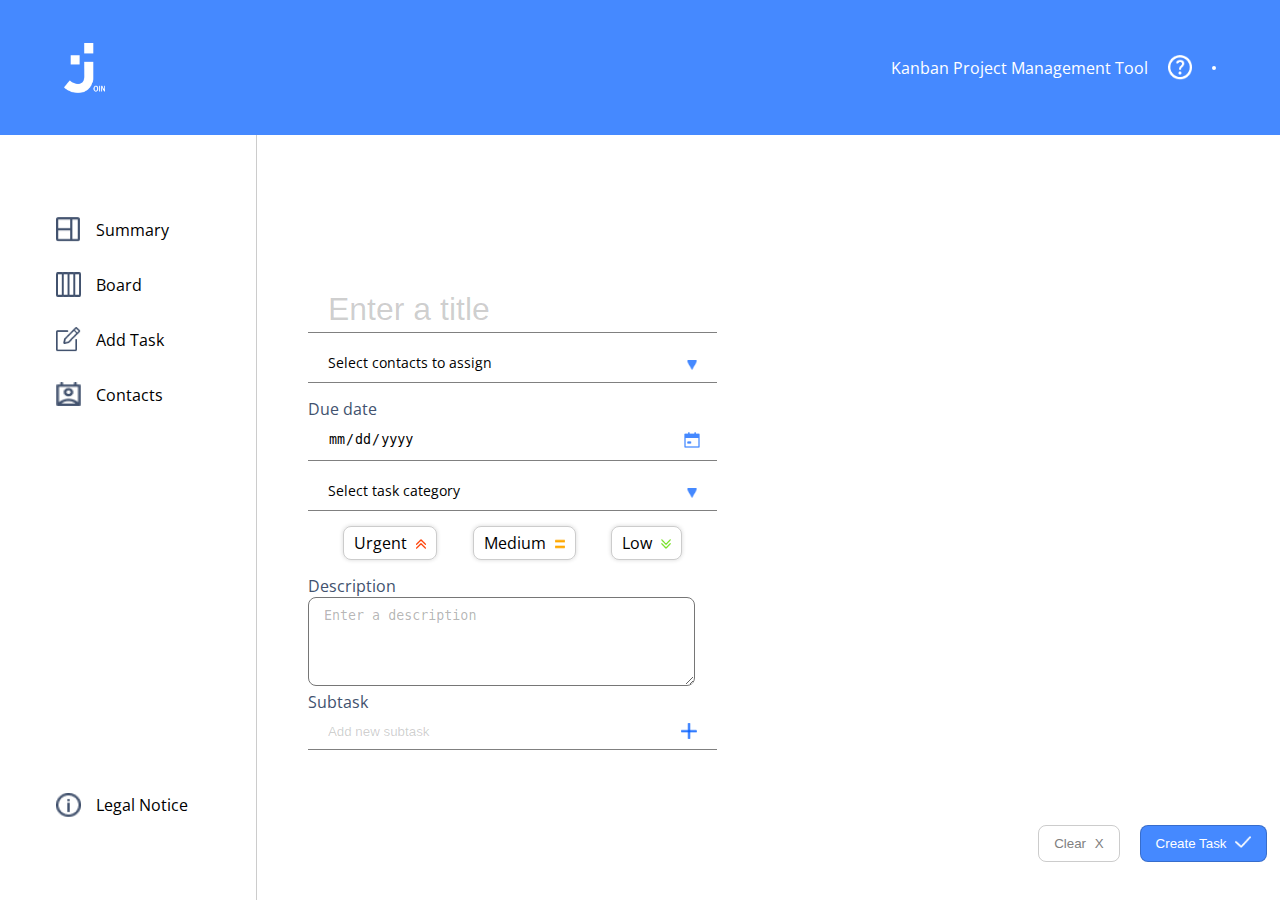
==== addTask.html @ c64ee76f "clean code css" ====
<!DOCTYPE html>
<html lang="en">

<head>
    <meta charset="UTF-8">
    <meta http-equiv="X-UA-Compatible" content="IE=edge">
    <meta name="viewport" content="width=device-width, initial-scale=1.0">
    <meta http-equiv="Cache-control" content="no-cache">
    <title>Add Task</title>

    <link rel="stylesheet" href="login_assets/login_css/fonts.css">
    <link rel="stylesheet" href="login_assets/login_css/login.css">

    <link rel="stylesheet" href="kanban_assets/kanban_css/generalKanban.css">
    <link rel="stylesheet" href="kanban_assets/kanban_css/index.css">
    <link rel="stylesheet" href="kanban_assets/kanban_css/task.css">
    <link rel="stylesheet" href="kanban_assets/kanban_css/edit_task.css">
    <link rel="stylesheet" href="kanban_assets/kanban_css/task-info.css">
    <link rel="stylesheet" href="kanban_assets/kanban_css/custom-select.css">

    <link rel="shortcut icon" href="kanban_img/login_icons/join_blue.png" type="image/x-icon">

    <style>
        @media (max-width: 874px) {
        .priority-btn-container a {
            padding: 5px 5px !important;
        }
    }

        @media (max-width: 684px) {
        .kanban-navbar {
            display: none !important;
          }
        .kanban-main {
            height: 75vh;
        }
        .priority-btn-container a {
            padding: 8px 10px;
        }
    }    
        
    

    </style>

    <script src="js/request.js" defer></script>
    <script src="js/template.js" defer></script>
    <script src="js/mini_backend.js"></script>
    <script src="js/load.js" defer></script>
    <script src="js/task.js" defer></script>
    <script src="js/custom-select.js" defer></script>
    <script src="js/logout.js" defer></script>


</head>


<body id="addTask-body" onload="init()">
    <nav class="kanban-navbar">
        <div class="inner-container">
            <img class="logo" src="kanban_img/login_icons/join_white.png">

            <div class="info">
                <p class="name">Kanban Project Management Tool</p>
                <a class="help-btn-container" href="kanban_assets/help.html"><img class="help" src="kanban_img/small_navbar_icons/help.png"></a>
                <div class="user-logout-icon-container">
                   
                </div>
            </div>
        </div>

        
    </nav>

    

    <nav class="mobile-create-task-navbar">
        <img class="mobile-logo-blue" src="kanban_img/login_icons/join_blue.png">
        <button onclick="saveTask()" class="create-task-mobile-btn">Create <img class="white-clear" src="kanban_img/clear_icons/white_clear.png"></button>
    </nav>


    <main class="kanban-main">
        <div class="sidebar">
            <div class="inner-sidebar">
                <div class="kanban-btns">
                    <a id="kanban-link-0" href="summary.html" class="kanban-link"><img class="kanban-img" src="kanban_img/small_navbar_icons/summary.png"><span>Summary</span></a>
                    <a id="kanban-link-1" href="board.html" class="kanban-link"><img class="kanban-img" src="kanban_img/small_navbar_icons/board.png"><span>Board</span></a>
                    <a id="kanban-link-2" href="addTask.html" class="kanban-link"><img class="kanban-img" src="kanban_img/small_navbar_icons/addTask.png"><span>Add Task</span></a>
                    <a id="kanban-link-3" href="contacts.html" class="kanban-link"><img class="kanban-img" src="kanban_img/small_navbar_icons/contacts.png"><span>Contacts</span></a>
                </div>

                <div class="legal-notice">
                    <a id="kanban-link-4" href="kanban_assets/legal_notice.html" class="kanban-link"><img class="kanban-img" src="kanban_img/small_navbar_icons/legal_notice.png"><span>Legal Notice</span></a>
                </div>
            </div> 
        </div>


        <div class="main-field">
            <div class="add-task-container">
                <div class="task-form-left">
                    <form class="task-form">
                        <input id="input-title" class="input-title" type="text" placeholder="Enter a title" required>

                        <div class="contacts-container">
                            <div class="add-option d-none">
                                <input id="add-contact-input" class="add-option-input" type="text" placeholder="Contact email" required>
                                <div class="add-option-btn-container">
                                    <img onclick="closeAddContact(0)" class="close-x-blue-btn" src="kanban_img/close_icons/close_x_blue.png">
                                    <img onclick="addNewContactOption(0)" class="blue-clear-btn" src="kanban_img/clear_icons/blue_clear.png">
                                </div>
                            </div>

                            <div class="custom-select" id="contacts">
                                <div onclick="showCustomSelectOptions(0)" class="first-select-option-container">
                                    <span id="first-select-contacts" class="first-select-option">Select contacts to assign</span>
                                    <img class="arrow-down" src="kanban_img/arrow_icons/arrow_select.png" />
                                </div>
                                <div class="custom-select-options-container-add-task d-none" >
                                    <div class="custom-select-contact-container">
                                        <!-- <label class="custom-select-option">You <input onclick="returnSelectedContacts(this)" value="You" class="selected-option" type="checkbox" autocomplete="off"></label>
                                        <label class="custom-select-option"> Maximilian Vogel <input onclick="returnSelectedContacts(this)" value="Maximilian Vogel" class="selected-option" type="checkbox" autocomplete="off"></label> -->      
                                    </div> 
                                    <label onclick="showAddContact(0)" class="custom-select-option">Invite new contact <img src="kanban_img/invite_contact.png"></label>
                                </div>
                            </div>
                            
                        </div>

                        <div class="due-date-container">
                            <label class="label-flex menu-color" for="due-date">Due date<input placeholder="dd/mm/yyyy" id="due-date" type="date" required></label>
                        </div>

                        <div class="task-category-container">
                            <div class="add-option d-none">
                                <input id="add-category-input" class="add-option-input" type="text" placeholder="New category name" required>
                                <div class="add-option-btn-container">
                                    <img onclick="closeAddContact(1)" class="close-x-blue-btn" src="kanban_img/close_icons/close_x_blue.png">
                                    <img onclick="addNewContactOption(1)" class="blue-clear-btn" src="kanban_img/clear_icons/blue_clear.png">
                                </div>
                            </div>

                            <div class="custom-select" id="task-category">
                                <div onclick="showCustomSelectOptions(1)" class="first-select-option-container">
                                    <span id="first-select-task-category" class="first-select-option">Select task category</span>
                                    <img class="arrow-down" src="kanban_img/arrow_icons/arrow_select.png"/>
                                </div>
                                <div class="custom-select-options-container-add-task d-none">
                                    <label onclick="showAddContact(1)" class="custom-select-option">New Category</label>
                                    <div class="custom-select-category-container">
                                        <label onclick="returnSelectedCategory(id)" id="Sales" class="custom-select-option-category">Sales <span class="category-color pink"></span></label>
                                        <label onclick="returnSelectedCategory(id)" id="Backoffice" class="custom-select-option-category">Backoffice <span class="category-color turquoise"></span></label>       
                                    </div>
                                </div>
                            </div>
                            
                        </div>

                        <div class="priority-btn-container">
                            <a id="urgent-btn" class="urgent-btn priority" onclick="setPriority(id)">Urgent <img id="urgent-btn-priority-img" class="priority-urgent-img" src="kanban_img/priority_icons/urgent-red.png"></a>
                            <a id="medium-btn" class="medium-btn priority" onclick="setPriority(id)">Medium <img  id="medium-btn-priority-img" class="priority-urgent-img" src="kanban_img/priority_icons/middle-urgent-orange.png"></a>
                            <a id="non-urgent-btn" class="non-urgent-btn priority" onclick="setPriority(id)">Low <img id="non-urgent-btn-priority-img" class="priority-urgent-img" src="kanban_img/priority_icons/non-urgent-green.png"></a>
                        </div>
                        <div class="description-container">
                            <span class="menu-color">Description</span>
                            <textarea id="textarea" placeholder="Enter a description"></textarea>
                        </div>

                        <div class="category-container">

                            <img class="plus-select-subtask" src="kanban_img/plus_icons/plus_blue.png">
        
                            <label class="category-label menu-color" for="subtask-category">Subtask<input onclick="showAddSubtask()" id="subtask-category" placeholder="Add new subtask" type="text"></label>
                            
                            <div class="add-option-subtask d-none">
                                <input id="add-subtask-input" class="add-option-input" type="text" placeholder="Add new subtask">
                                <div class="add-option-btn-container-subtask">
                                    <img onclick="closeAddSubtask()" class="close-x-blue-btn" src="kanban_img/close_icons/close_x_blue.png">
                                    <img onclick="addNewSubtask()" class="blue-clear-btn" src="kanban_img/clear_icons/blue_clear.png">
                                </div>
                            </div>   
                        </div>            
                    </form>
                </div>

                <div class="task-form-right">
                    <div class="create-task-container">
                        <button onclick="clearForm()" style="margin-right: 10px;" class="delete-btn">Clear <span class="close-x">X</span></button>
                        <button onclick="saveTask()" class="create-btn">Create Task <img class="white-clear" src="kanban_img/clear_icons/white_clear.png"></button>
                    </div>
                </div>
            </div>
        </div>
    </main>

    <div class="sidebar-mobile">
        <div class="kanban-btns">
            <a id="kanban-link-4" href="summary.html" class="kanban-link"><img class="kanban-img" src="kanban_img/small_navbar_icons/summary.png"><span>Summary</span></a>
            <a id="kanban-link-5" href="board.html" class="kanban-link"><img class="kanban-img" src="kanban_img/small_navbar_icons/board.png"><span>Board</span></a>
            <a id="kanban-link-6" href="addTask.html" class="kanban-link"><img class="kanban-img" src="kanban_img/small_navbar_icons/addTask.png"><span>Add Task</span></a>
            <a id="kanban-link-7" href="contacts.html" class="kanban-link"><img class="kanban-img" src="kanban_img/small_navbar_icons/contacts.png"><span>Contacts</span></a>
        </div>
    </div>

    <div id="task-popup" class="popups centered">
        Task added to Board <img class="popups-img" src="kanban_img/small_navbar_icons/white_board.png">
    </div>

</body>

</html>
---- login_assets/login_css/fonts.css ----
/* open-sans-regular - latin */

@font-face {
    font-family: 'Open Sans';
    font-style: normal;
    font-weight: 400;
    src: url('fonts/open-sans-v34-latin-regular.eot');
    /* IE9 Compat Modes */
    src: local(''), url('fonts/open-sans-v34-latin-regular.eot?#iefix') format('embedded-opentype'), /* IE6-IE8 */
    url('../fonts/open-sans-v34-latin-regular.woff2') format('woff2'), /* Super Modern Browsers */
    url('../fonts/open-sans-v34-latin-regular.woff') format('woff'), /* Modern Browsers */
    url('../fonts/open-sans-v34-latin-regular.ttf') format('truetype'), /* Safari, Android, iOS */
    url('../fonts/open-sans-v34-latin-regular.svg#OpenSans') format('svg');
    /* Legacy iOS */
}


/* open-sans-700 - latin */

@font-face {
    font-family: 'Open Sans';
    font-style: normal;
    font-weight: 700;
    src: url('fonts/open-sans-v34-latin-700.eot');
    /* IE9 Compat Modes */
    src: local(''), url('fonts/open-sans-v34-latin-700.eot?#iefix') format('embedded-opentype'), /* IE6-IE8 */
    url('../fonts/open-sans-v34-latin-700.woff2') format('woff2'), /* Super Modern Browsers */
    url('../fonts/open-sans-v34-latin-700.woff') format('woff'), /* Modern Browsers */
    url('../fonts/open-sans-v34-latin-700.ttf') format('truetype'), /* Safari, Android, iOS */
    url('../fonts/open-sans-v34-latin-700.svg#OpenSans') format('svg');
    /* Legacy iOS */
}


/* open-sans-italic - latin */

@font-face {
    font-family: 'Open Sans';
    font-style: italic;
    font-weight: 400;
    src: url('fonts/open-sans-v34-latin-italic.eot');
    /* IE9 Compat Modes */
    src: local(''), url('fonts/open-sans-v34-latin-italic.eot?#iefix') format('embedded-opentype'), /* IE6-IE8 */
    url('../fonts/open-sans-v34-latin-italic.woff2') format('woff2'), /* Super Modern Browsers */
    url('../fonts/open-sans-v34-latin-italic.woff') format('woff'), /* Modern Browsers */
    url('../fonts/open-sans-v34-latin-italic.ttf') format('truetype'), /* Safari, Android, iOS */
    url('../fonts/open-sans-v34-latin-italic.svg#OpenSans') format('svg');
    /* Legacy iOS */
}
---- login_assets/login_css/login.css ----
.main-login-icon {
    animation: moveToTopLeftCorner 500ms ease-in-out;
}

@keyframes moveToTopLeftCorner {
    0% {
        position: absolute;
        top: 100px;
        left: 200px;
    }

    100% {
        position: absolute;
        top: 20px;
        left: 45px;
    }
}

body {
    box-sizing: border-box;
    height: 100vh;
    margin: 0;
    font-family: "Open Sans";
}

.logo>img {
    height: 70px;
    width: auto;
}

.sign-up-btn {
    color: white;
    text-decoration: none;
    background-color: #4589FF;
    padding: 10px 16px 10px 16px;
    border-radius: 8px;
    margin-left: 15px;
}

.no-user-link {
    text-decoration: none;
    color: black;
}

.login {
    height: 300px;
    width: 450px;
    box-shadow: 0px 0px 10px 3px rgba(0, 0, 0, 0.08);
    border-radius: 30px;
    background-color: white;
    display: flex;
}

.login-container {
    height: 100%;
    width: 90%;
    margin: auto;
    display: flex;
    justify-content: center;
    align-items: center;
    flex-direction: column;
}

.form {
    width: 65%;
    height: 60%;
    margin-top: 7px;
    display: flex;
    flex-direction: column;
    align-items: center;
    justify-content: space-between;
}

.login-data {
    width: 100%;
    display: flex;
    flex-direction: column;
}

.login-data input {
    margin: 10px 0;
    border: none;
    border-bottom: 1px solid rgba(0, 0, 0, 0.3);
    padding-left: 10px;
    padding-bottom: 10px;
}

::placeholder {
    color: rgba(0, 0, 0, 0.3);
}

.login-data input:focus {
    outline: none;
}

.login-option {
    width: 100%;
    display: flex;
    justify-content: space-between;
    align-items: center;
}

.remember-option {
    display: flex;
    align-items: center;
}

#remember-me {
    border: 1px solid #4589FF !important;
}

.forgot-password {
    text-decoration: none;
    cursor: pointer;
    color: #4589FF;
    font-size: 12px;
}

.login-option span {
    font-size: 12px;
}

.login-btns {
    width: 95%;
    display: flex;
    justify-content: space-between;
}

.login-btn {
    cursor: pointer;
    background-color: #4589FF;
    color: white;
    border: none;
    border-radius: 8px;
    padding: 10px 25px 10px 25px;
    text-decoration: none;
}

.login-btn:hover,
.sign-up-btn:hover {
    background-color: rgba(0, 0, 255, 0.7);
    /* box-shadow:  */
}

.guest-btn {
    cursor: pointer;
    background-color: white;
    color: rgba(0, 0, 0, 0.3);
    border: 2px solid rgba(0, 0, 0, 0.3);
    border-radius: 8px;
    padding: 10px 25px;
    text-decoration: none;
}

.guest-btn:hover {
    border: 2px solid #4589FF;
    color: #4589FF;
    /* box-shadow:  */
}

.not-a-user-mobile {
    margin-top: 20px;
    display: none;
}

#msgBox {
    margin-top: 20px;
    color: #4589FF;
    border: 1px solid #4589FF;
    border-radius: 8px;
    padding: 5px;
}

@media(max-width:540px) {
    .navbar {
        height: 15vh;
    }
    .overlay-container {
        margin-top: 10px;
        height: 80vh;
    }
    .login {
        height: 500px;
        width: 90%;
    }
    .login-option {
        align-items: flex-start !important;
        flex-direction: column-reverse;
    }
    .login-btns {
        width: 95%;
        display: flex;
        justify-content: space-between;
    }
    .forgot-password {
        margin-top: 20px;
    }
    .remember-option {
        margin-top: 20px;
        margin-bottom: 20px;
    }
    .login-btns {
        align-items: center;
        flex-direction: column;
    }
    .login-btn {
        margin-bottom: 10px;
        width: 100px;
        display: flex;
        justify-content: center;
    }
    .guest-btn {
        width: 100px;
        padding: 10px 10px;
    }
    .not-a-user {
        display: none;
    }
    .not-a-user-mobile {
        display: inline-block;
    }
}
---- kanban_assets/kanban_css/generalKanban.css ----
.d-none {
    display: none;
}

.position-arrow {
    position: absolute;
    top: 30px;
    right: 30px;
}

.d-flex-center {
    display: flex;
    align-items: center;
}

.d-flex-end {
    width: 95%;
    display: flex;
    justify-content: flex-end;
}

.margin {
    margin: 10px 0px;
}

.margin-left {
    margin-left: 10px;
}

.arrow {
    cursor: pointer;
    width: 20px;
    height: auto;
}

.menu-color {
    color: #42526E;
}


.fs-12 {
    font-size: 12px;
}

.fs-22 {
    font-size: 22px;
}

.z-index-1 {
    z-index: -1;
}

.z-index-2 {
    z-index: 2;
}

.box-shadow {
    box-shadow: 0px 0px 10px 3px rgba(0, 0, 0, 0.08);
}

.hover-blue {
    background-color: #D2E3FF;
}

.red-text {
    color: red;
}

.light-gray {
    color: rgba(0, 0, 0, 0.2);
}

.gray {
    background-color: rgba(0, 0, 0, 0.3);
}

.darkpurple {
    background-color: #462F8A;
}

.darkred {
    background-color: #AF1616;
}

.green {
    background-color: #02CF2F;
}

.lightblue {
    background-color: #29ABE2
}

.purple {
    background-color: #9327FF;
}

.red {
    background-color: #FF0000;
}

.orange {
    background-color: #FF7A00;
}

.pink {
    background-color: #FC71FF;
}

.turquoise {
    background-color: #1FD7C1;
}

.blue {
    background-color: #0038FF;
}

.yellow {
    background-color: #FFC701;
}

.light-blue {
    background-color: #4589FF;
}

.light-blue-text {
    color: #4589FF;
}

.blue {
    background-color: blue;
}

.darkblue-text {
    color: blue;
}

.logo-height {
    height: 50px;
}

.white-text {
    color: white;
}

.main-field {
    position: relative;
}

.width-25 {
    width: 25%;
}

.flex {
    display: flex;
    justify-content: space-between;
    align-items: center;
    margin: 0 15px;
}

.d-flex {
    margin-top: 5px;
    display: flex;
    align-items: center;
}

.help-btn-container {
    display: flex;
    align-items: center;
}

.delete-btn {
    cursor: pointer;
    background-color: transparent;
    color: gray;
    padding: 10px 15px;
    border: 1px solid rgba(0, 0, 0, 0.2);
    border-radius: 8px;
}

.delete-btn:hover {
    border: 1px solid blue;
    color: blue;
    box-shadow: rgba(0, 0, 0, 0.19) 0px 10px 20px, rgba(0, 0, 0, 0.23) 0px 6px 6px;
}

.create-btn {
    cursor: pointer;
    background-color: #4589FF;
    color: white;
    padding: 10px 15px;
    border: 1px solid rgba(0, 0, 0, 0.2);
    border-radius: 8px;
    margin-left: 10px;
}

.create-btn:hover {
    background-color: blue;
    box-shadow: rgba(0, 0, 0, 0.19) 0px 10px 20px, rgba(0, 0, 0, 0.23) 0px 6px 6px;
}

.close-x {
    cursor: pointer;
    margin-left: 5px;
    width: 12px;
    height: 10px;
}

.close-x-right-side {
    cursor: pointer;
    margin-right: 5px;
    width: 12px;
    height: 10px;
}

.close-x-absolute {
    cursor: pointer;
    position: absolute;
    top: 5px;
    right: 10px;
}

.white-clear {
    width: 16px;
    height: 12px;
    margin-left: 5px;
}

.anonymous-profile-picture {
    height: 100px;
    width: auto;
}

.edit-pen-height {
    height: 25px;
}

.align-right {
    display: flex;
    align-items: center;
    justify-content: flex-end;
}

.logout {
    width: 56px;
    background-color: white;
    cursor: pointer;
    z-index: 2;
    padding: 10px 20px;
    box-shadow: rgba(0, 0, 0, 0.19) 0px 10px 20px, rgba(0, 0, 0, 0.23) 0px 6px 6px;
    border-radius: 8px;
    position: absolute;
    top: 10vh;
    right: -25px;
}

.logout:hover {
    background-color: #D2E3FF;
}

.logout-mobile {
    width: 70px;
    background-color: white;
    cursor: pointer;
    z-index: 2;
    padding: 10px 20px;
    box-shadow: rgba(0, 0, 0, 0.19) 0px 10px 20px, rgba(0, 0, 0, 0.23) 0px 6px 6px;
    border-radius: 8px;
    position: absolute;
    top: 8vh;
    right: -25px;
}

.logout-mobile a {
    text-decoration: none;
    display: block;
    margin: 5px 0;
}

.task-topic-info {
    padding: 5px 10px;
    border-radius: 8px;
}

.summary-urgent-img{
    border-radius: 50%;
    border: 2px solid white;
    height: 45px;
    margin-top: 10px;
}

.user-logout-icon-container {
    position: relative;
    cursor: pointer;
    border-radius: 50%;
    border: 2px solid white;
    background-color: white;
}

.user-logout-icon {
    display: flex;
    justify-content: center;
    align-items: center;
    width: 45px;
    height: 45px;
    letter-spacing: 2px;
    color: white;
    border-radius: 50%;
}

.user-icon-big {
    padding: 10px;
}

.user-icon {
    margin-right: -5px;
    display: flex;
    justify-content: center;
    align-items: center;
    width: 45px;
    height: 38px;
    letter-spacing: 2px;
    color: white;
    border-radius: 50%;
}

.user-icon-task-info {
    display: flex;
    justify-content: center;
    align-items: center;
    margin-right: 5px;
    width: 45px;
    height: 38px;
    letter-spacing: 2px;
    color: white;
    border-radius: 50%;
}

.user-icon-edit-contact {
    color: white;
    padding: 20px 25px;
    border-radius: 50%;
    margin-bottom: 20px;
}

.user-tasks {
    display: flex;
    align-items: center;
}

.centered {
    position: fixed;
    top: 50%;
    left: 50%;
    transform: translate(-50%, -50%);
  }

.popups {
    z-index: 2;
    display: none;
    align-items: center;
    color: white;
    padding: 10px 5px;
    background-color: #0038FF;
    border: 1px solid none;
    border-radius: 8px;
}

.popups-img {
    margin-left: 10px;
}

.popups p {
    margin: 5px 0;
}

.contacts-left::-webkit-scrollbar {
    width: 5px;  /* width of the entire scrollbar */
  }
  
  .contacts-left::-webkit-scrollbar-track {
    background: transparent;   /* color of the tracking area */ 
    margin-bottom: 300px;    
  }
  
  /* .contacts-left::-webkit-scrollbar-button {
    height: 150px;
  } */

  .contacts-left::-webkit-scrollbar-thumb {
    background-color: rgba(0, 0, 0, 0.3);    /* color of the scroll thumb */
    border-radius: 20px;       /* roundness of the scroll thumb */ 
  }

  
  input[type="date"]::-webkit-calendar-picker-indicator {  
    cursor: pointer;
    content: url("../../kanban_img/date_icons/date_img.png");
    background: none;
    margin-right: 15px;
    height: 16px;
    width: 16px;
}


.edit-contact-container-mobile {
    width: 60%;
    border: 1px solid rgba(0, 0, 0, 0.1);
    border-top-right-radius: 18px;
    border-top-left-radius: 18px;
    border-end-start-radius: 18px;
    border-end-end-radius: 18px;
}

.user-icon-big-mobile {
    padding: 25px 30px;
    border: 2px solid white;
    margin-top: -130px;
}

.upper-part-small-contacts-mobile {
    height: 35vh;
    z-index: 2;
    display: flex;
    justify-content: center;
    align-items: center;
    flex-direction: column;
    border-top-left-radius: 18px;
    border-top-right-radius: 18px;
}

.lower-part-small-contacts-mobile {
    height: 60vh;
    display: flex;
    justify-content: center;
    align-items: center;
    flex-direction: column;
    background-color: white;
    border-bottom: 1px solid rgba(0, 0, 0, 0.1);
    border-end-start-radius: 18px;
    border-end-end-radius: 18px;
}

#small-contacts-container-mobile {
    width: 60%;
    border: 1px solid rgba(0, 0, 0, 0.1);
    border-radius: 18px;
}

.anonymous-profile-picture-mobile {
    margin-top: -170px;
}


@media (max-width: 684px) {
    .logout {
        display: none;
    }
}

@media (min-width: 684px) {
    .logout-mobile {
        display: none;
    }
}
---- kanban_assets/kanban_css/index.css ----
body {
    margin: 0;
    font-family: "Open Sans";
}

.kanban-navbar {
    position: relative;
    height: 15vh;
    width: 100%;
    background-color: #4589FF;
    display: flex;
    justify-content: center;
    align-items: center;
}

.inner-container {
    width: 90%;
    margin: auto;
    display: flex;
    justify-content: space-between;
    align-items: center;
}

.logo {
    height: 50px;
}

.info {
    display: flex;
    justify-content: center;
    align-items: center;
}

.name {
    color: white;
    margin-right: 20px;
}

.help {
    cursor: pointer;
    height: 25px;
    margin-right: 20px;
}

.user-img {
    cursor: pointer;
    height: 30px;
    border-radius: 50%;
    border: 3px solid white;
}

.kanban-main {
    position: relative;
    width: 100%;
    height: 85vh;
    display: flex;
}

.sidebar-mobile {
    display: none;
}

.sidebar {
    width: 20%;
    height: 100%;
    display: flex;
    flex-direction: column;
    justify-content: center;
    align-items: center;
    border-right: 1px solid rgba(0, 0, 0, 0.2);
}

.inner-sidebar {
    width: 80%;
    height: 85%;
    display: flex;
    flex-direction: column;
    justify-content: space-between;
}

.main-field {
    width: 80%;
    height: 100%;
    
}

.kanban-img {
    width: 25px;
    height: 25px;
    margin: 0 15px;
}

.kanban-link {
    width: 85%;
    padding: 5px;
    margin: 20px auto;
    display: flex;
    align-items: center;
    cursor: pointer;
    text-decoration: none;
    color: black;
}

.kanban-link:hover {
    background-color: #D2E3FF;
    border-radius: 8px;
}

.summary-container {
    margin: auto;
    width: 90%;
    height: 90%;
    display: flex;
    justify-content: center;
    align-items: center;
    flex-direction: column;
}

.inner-summary-container {
    width: 80%;
    display: flex;
    flex-direction: column;
    margin-top: 10px;
}

.user-name {
    font-size: 32px;
    color: #4589FF;
}

.gm-text {
    font-size: 24px;
}

.mobile-headline {
    font-size: 0px;
}

.task-urgent {
    cursor: pointer;
    background-color: #4589FF;
    display: flex;
    align-items: center;
    justify-content: space-evenly;
    height: 150px;
    width: 73%;
    border-radius: 18px;
}

.task-urgent:hover {
    background-color: white;
    transform: scale(1.05);
}

.task-urgent-left-part {
    height: 80%;
    display: flex;
    align-items: center;
    justify-content: center;
    flex-direction: column;
}

.white-border {
    width: 45%;
    height: 80%;
    width: 2px;
    background-color: white;
}

.summary-count-white {
    margin-left: 8px;
    margin-top: 8px;
    font-size: 32px;
    font-weight: bold;
    color: white;
}

.summary-img {
    height: 60px;
    width: 60px;
}

.summary-count-black {
    margin-left: 8px;
    margin-top: 8px;
    margin-bottom: 8px;
    font-size: 32px;
    font-weight: bold;
    color: black;
}

.task-urgent-right-part {
    height: 80%;
    display: flex;
    align-items: center;
    flex-direction: column;
}

.task-urgent-left-part-1 {
    display: flex;
    align-items: center;
    height: 60.67px;
}

.task-urgent-left-part-2 {
    color: white;
    margin-left: 15px;
    font-weight: bold;
    font-size: 18px;
}

.date {
    color: white;
    font-weight: bold;
    font-size: 18px;
}

.deadline {
    color: white;
    font-weight: bold;
    font-size: 18px;
}

.upper-task-container {
    width: 100%;
    display: flex;
    justify-content: space-between;
    margin-bottom: 20px;
}

.lower-task-container {
    width: 100%;
    display: flex;
    justify-content: space-between;
    flex-wrap: wrap;
}

.task-card-upper {
    cursor: pointer;
    width: 150px;
    height: 150px;
    border: 1px solid rgba(0, 0, 0, 0.2);
    border-radius: 16px;
    display: flex;
    align-items: center;
    justify-content: center;
    flex-direction: column;
    background-color: #D2E3FF;
}

.task-card-upper:hover {
    background-color: white;
    transform: scale(1.05);
}

.task-to-do {
    display: flex;
    align-items: center;
    justify-content: center;
}

.inner-task-card-upper {
    height: 70%;
}

.inner-task-card {
    height: 70%;
}

.task-card-lower {
    cursor: pointer;
    width: 150px;
    height: 150px;
    border: 1px solid rgba(0, 0, 0, 0.2);
    border-radius: 16px;
    margin-top: 10px;
    display: flex;
    align-items: center;
    justify-content: center;
    flex-direction: column;
}

.task-card-lower:hover {
    background-color: blue;
    transform: scale(1.05);
    border-top-left-radius: 0px ; 
}

.task-card-lower:hover .inner-task-card .task-to-do > span {
    color: white;
    
}

.task-card-lower:hover .inner-task-card .task-to-do > img {
    border: 2px solid white;
    border-radius: 50%;
}

.task-card-lower:hover .inner-task-card div > p {
    color: white;
}

.img-hover-effects {
    border: 2px solid white;
    border-radius: 50%;
}

.blue-text {
    color: #4589FF;
}

.white-text {
    color: white;
    margin: 5px 0;
}

@media (max-width: 1124px) {
    .summary-container {
        height: 98%;
    }
    .task-urgent {
        height: 135px;
        width: 63%;
    }
    .upper-task-container {
        margin-bottom: 10px;
    }
    .task-card-upper {
        height: 135px;
    }
    .task-card-lower {
        height: 135px;
    }
    .deadline {
        font-size: 15px;
    }
    .kanban-img {
        width: 20px;
        height: 20px;
        margin: 0 2px;
    }
}


/* Tablet-Version */

@media (max-width: 874px) {
    .kanban-main {
        justify-content: center;
        height: 70vh;
    }
    .gm-text {
        display: none;
    }
    .mobile-headline {
        width: 100%;
        font-size: 16px !important;
        margin-bottom: 0;
    }
    .sidebar {
        display: none;
    }
    .summary-container {
        height: 85%;
        width: 100%;
    }
    .inner-summary-container {
        width: 100%;
    }
    .upper-task-container {
        flex-direction: column;
    }
    .task-urgent {
        width: 100%;
        margin-bottom: 10px;
    }
    .task-card-lower {
        width: 115px;
        height: 115px;
    }
    .task-card-upper {
        width: 100%;
        height: 90px;
    }
    .summary-img {
        height: 40px;
        width: auto;
    }
    .summary-count-black {
        font-size: 24px;
    }
    .blue-text {
        font-size: 12px;
    }
    .inner-task-card-upper {
        height: 65%;
        display: flex;
    }
    .task-text p {
        font-size: 20px;
        margin-left: 20px;
    }
    .task-text {
        display: flex;
        justify-content: center;
        align-items: center;
        height: 60px;
    }
    .img-count-container img {
        height: 60px;
        width: auto;
    }
    .img-count-container span {
        font-size: 20px;
    }
    .sidebar-mobile {
        display: flex;
        width: 100%;
    }
    .kanban-btns {
        display: flex;
        width: 100%;
        height: 15vh;
    }
    .kanban-link {
        display: flex;
        align-items: center;
        justify-content: center;
        flex-direction: column;
        border-top: 1px solid rgba(0, 0, 0, 0.2);
        margin-bottom: 0px;
    }
}


/* Handy-Version */

@media (max-width: 600px) {
    .kanban-navbar {
        height: 10vh;
    }
    .kanban-main {
        height: 85vh;
    }
    .logo {
        height: 30px;
        width: auto;
    }
    .task-urgent-left-part-2>p {
        margin: 8px 0;
    }
    .task-urgent-left-part-1 img {
        height: 55px;
        width: auto;
    }
    .deadline {
        margin-top: 2px;
    }
    .task-urgent {
        height: 110px;
    }
    .task-card-lower {
        margin-top: 0px;
        height: 90px;
        width: 200px;
        margin-top: 5px;
    }
    .blue-text {
        font-size: 10px;
    }
    .kanban-btns {
        height: 15vh;
    }
    .name {
        display: none;
    }
    .help {
        display: none;
    }
    
}

@media (max-width: 540px) {
    .task-card-lower {
        width: 180px;
    }
}

@media (max-width: 480px) {
    .task-card-lower {
        width: 150px;
    }
}

@media (max-width: 410px) {
    .task-card-lower {
        width: 120px;
    }
    .kanban-link {
        margin-bottom: 0;
    }
    .kanban-link span {
        font-size: 10px;
    }
    .task-urgent-left-part-2>p {
        font-size: 14px;
    }
}
---- kanban_assets/kanban_css/task.css ----
.add-task-container {
    display: flex;
    height: 100%;
}

.task-form-left {
    box-sizing: border-box;
    padding: 20px 0;
    width: 50%;
    display: flex;
    justify-content: center;
    align-items: center;
    overflow-y: auto;
}

.task-form {
    display: flex;
    flex-direction: column;
    justify-content: flex-end;
    width: 80%;
    margin: auto;
}

.task-form input  {
    border: none;
    border-bottom: 1px solid gray;
    padding-left: 20px;
}

.contacts-container {
    
    position: relative;
}

.task-category-container {
    
    position: relative;
}

.date-img {
    position: absolute;
    width: 15px;
    height: 15px;
    right: 22px;
    top: 47px;
}

.due-date-container {
    position: relative;
}

#due-date {
   
    margin-top: 10px;
    padding-bottom: 10px;
}

#due-date:focus {
    outline: none;
}

.input-title {
   
    margin-top: 5px;
    padding-bottom: 5px;
    height: 35px;
    font-size: 32px;
}

.input-title:focus {
    outline: none;
}

.input-title::placeholder {
    color: rgba(0, 0, 0, 0.2);
}

.task-form-right {
    width: 50%;
}

.label-flex {
    display: flex;
    flex-direction: column;
    margin-top: 15px;
}

#due-date::placeholder {
    color: rgba(0, 0, 0, 0.2);
}

.priority-btn-container {
    display: flex;
    justify-content: space-evenly;
    margin-top: 15px;
}

.assigned-to {
    margin-top: 10px;
}

.priority-btn-container a {
    background-color: transparent;
    border: 2px solid rgba(0, 0, 0, 0.2);
    border-radius: 8px;
    padding: 5px 10px;
}

.priority-urgent-img {
    margin-left: 5px;
    width: 10px;
    height: 10px;
}

.urgent-btn:hover {
    cursor: pointer;
    border-bottom: 1px solid red;
}

.medium-btn:hover {
    cursor: pointer;
    border-bottom: 1px solid orange;
}

.non-urgent-btn:hover {
    cursor: pointer;
    border-bottom: 1px solid lightgreen;
}

.description-container {
    
    margin-top: 15px;
}


#subtask-category {
    margin-top: 10px;
    padding-bottom: 10px;
}

#subtask-category:focus {
    outline: none;
}

#textarea {
    width: 90%;
    height: 75px;
    margin: auto;
    border-radius: 8px;
    padding-left: 15px;
    padding-top: 10px;

}

.category-container {
    position: relative;
    display: flex;
    flex-direction: column;
}

.category-label {
    display: flex;
    flex-direction: column
}

.category-span {
    margin-left: 15px;
}

#subtask-category::placeholder {
    color: rgba(0, 0, 0, 0.2);
}

.create-task-container {
    width: 95%;
    height: 95%;
    margin: auto;
    display: flex;
    justify-content: flex-end;
    align-items: flex-end;
}

.clear-btn {
    cursor: pointer;
    background-color: transparent;
    color: gray;
    padding: 10px 15px;
    border: 1px solid rgba(0, 0, 0, 0.2);
    border-radius: 8px;
}


.priority-btn-container a {
    box-shadow: 0px 0px 4px rgb(0 0 0 / 16%);
    background-color: transparent;
    border: 1px solid rgba(0, 0, 0, 0.2);
    border-radius: 8px;
    padding: 5px 10px;
}

.clear-btn:hover {
    border: 1px solid blue;
    color: blue;
    box-shadow: rgba(0, 0, 0, 0.19) 0px 10px 20px, rgba(0, 0, 0, 0.23) 0px 6px 6px;
}

.create-task-btn {
    cursor: pointer;
    background-color: #4589FF;
    color: white;
    padding: 10px 15px;
    border: 1px solid rgba(0, 0, 0, 0.2);
    border-radius: 8px;
    margin-left: 10px;
}

.create-task-btn:hover {
    background-color: blue;
    box-shadow: rgba(0, 0, 0, 0.19) 0px 10px 20px, rgba(0, 0, 0, 0.23) 0px 6px 6px;
}

.mobile-create-task-navbar {
    height: 10vh;
    width: 100%;
    display: none;
    justify-content: space-between;
    align-items: center;
    box-shadow: rgb(0 0 0 / 24%) 0px 3px 8px;
}

.mobile-logo-blue {
    height: 35px;
    width: 35px;
    margin-left: 25px;
}

.create-task-mobile-btn {
    cursor: pointer;
    background-color: #4589FF;
    color: white;
    padding: 10px 15px;
    border: 1px solid rgba(0, 0, 0, 0.2);
    border-radius: 8px;
    margin-right: 25px;
}

.create-task-mobile-btn:hover {
    background-color: blue;
}

.add-option {
    position: relative;
    margin-top: 20px;
}

#add-contact-input {
    padding-bottom: 10px;
}

#add-category-input {
    padding-bottom: 10px;
}

.add-option-input:focus {
    outline: none;
}

.add-option-input::placeholder {
    color: rgba(0, 0, 0, 0.2);
}

.add-option-btn-container {
    position: absolute;
    top: 2px;
    right: 5px;
}

#add-subtask-input {
    margin-top: 10px;
    padding-bottom: 10px;
}

.add-option-btn-container-subtask {
    position: absolute;
    top: 30px;
    right: 5px;
}

.close-x-blue-btn {
    cursor: pointer;
    border-right: 1px solid rgba(0, 0, 0, 0.2);
    padding-right: 5px;
}

.blue-clear-btn {
    cursor: pointer;
}

.kanban-navbar-mobile {
    position: relative;
    height: 15vh;
    width: 100%;
    background-color: #4589FF;
    display: flex;
    justify-content: center;
    align-items: center;
}

.task-form-left::-webkit-scrollbar {
    width: 5px;
    height: 4px;
}

.task-form-left::-webkit-scrollbar-track {
    background: transparent;
    /* color of the tracking area */
    margin-bottom: 375px;
}

.task-form-left::-webkit-scrollbar-thumb {
    background-color: rgba(0, 0, 0, 0.3);
    /* color of the scroll thumb */
    border-radius: 20px;
    /* roundness of the scroll thumb */
}

@media (max-width: 684px) {
    .task-form-right {
        display: none;
    }

    .task-form-left {
        width: 100%;
    }

    .task-form {
        width: 100%;
    }

    #contacts {
        width: 100%;
    }

    #task-category {
        width: 100%;
    }

    #description-container {
        width: 100%;
    }

    .create-task-container {
        width: 100%;
    }

    .priority-btn-container {
        width: 100%;
    }

    .priority-btn-container button {
        padding: 10px 15px;
    }

    .mobile-create-task-navbar {
        display: flex;
    }
}

@media (max-width: 480px) {
    .priority-btn-container button {
        padding: 5px 10px;
    }

}
---- kanban_assets/kanban_css/edit_task.css ----
.edit-task {
    z-index: 2;
    width: 410px;
    height: 450px;
    background-color: white;
    border: 2px solid rgba(0, 0, 0, 0.2);
    border-radius: 8px;
    overflow-y: auto;
    box-sizing: border-box;
    padding: 10px 0;
}

.add-task-container-edit {
    width: 400px;
}

.assigned-headline-outside {
    margin-top: 10px;
}

.edit-task::-webkit-scrollbar {
    width: 5px;  /* width of the entire scrollbar */
  }
  
  .edit-task::-webkit-scrollbar-track {
    background: transparent;   /* color of the tracking area */ 
    margin-bottom: 400px;    
  }
  
  /* .edit-task::-webkit-scrollbar-button {
    height: 150px;
  } */

  .edit-task::-webkit-scrollbar-thumb {
    background-color: rgba(0, 0, 0, 0.3);    /* color of the scroll thumb */
    border-radius: 20px;       /* roundness of the scroll thumb */ 
  }
---- kanban_assets/kanban_css/task-info.css ----
#board-task-info {
    display: flex;
    flex-direction: column;
    border: 2px solid rgba(0, 0, 0, 0.2);
    border-radius: 8px;
    padding: 5px;
}

 .small-board-task-info {
    width: 300px;
    background-color: white;
    border: 2px solid rgba(0, 0, 0, 0.2);
    border-radius: 8px;
    padding: 25px;
} 

.board-task-info-text h1 {
    margin-top: 10px;
    margin-bottom: 5px;
}


.board-task-info-priority {
    display: flex;
    align-items: center;
}

.task-info-priority {
    display: flex;
    align-items: center;
    background-color: transparent;
    border: 2px solid rgba(0, 0, 0, 0.2);
    border-radius: 8px;
    padding: 5px 10px;
}

.edit-btn {
    display: flex;
    align-items: center;
    border: none;
    border-radius: 4px;
    padding: 5px 10px;
    margin-right: 5px;
}

.edit-btn:hover {
    cursor: pointer;
    background-color: blue;
}

.close-btn-container-task-info {
    display: flex;
    align-items: center;
    justify-content: flex-end;
}

.board-task-edit-btn-container {
    margin-top: 15px;
    display: flex;
    align-items: center;
    justify-content: space-between;
}

.priority-btn-container a {
    background-color: transparent;
    border: 1px solid rgba(0, 0, 0, 0.2);
    border-radius: 8px;
    padding: 5px 10px;
}

.first-select-option-task-info-container {
    cursor: pointer;
    width: 95%;
    border: none;
    border-bottom: 1px solid gray;
    padding-bottom: 10px;
    padding-left: 20px;
    margin-top: 20px;
    -moz-appearance: none;
    -webkit-appearance: none;
    appearance: none;
}

.delete-task-btn {
    cursor: pointer;
    display: flex;
    align-items: center;
    border: none;
    border-radius: 4px;
    padding: 5px 10px;
    margin-right: 5px;
}

.delete-task-btn:hover {
    background-color: darkred;
}

.delete-task-btn-img {
    height: 25px;
    width: 21px;   
}


.small-board-task-info::-webkit-scrollbar {
    width: 5px;  
    height: 4px;  
  }
  
  .small-board-task-info::-webkit-scrollbar-track {
    background: transparent;   /* color of the tracking area */ 
    margin-bottom: 450px;    
  }
  
  .small-board-task-info::-webkit-scrollbar-thumb {
    background-color: rgba(0, 0, 0, 0.3);    /* color of the scroll thumb */
    border-radius: 20px;       /* roundness of the scroll thumb */ 
  }
---- kanban_assets/kanban_css/custom-select.css ----
.custom-select {
    font-size: 14px;
}

.plus-select {
    cursor: pointer;
    width: 16px;
    height: auto;
    position: absolute;
    right: 22px;
    top: 22px;
}

.plus-select-subtask {
    cursor: pointer;
    width: 16px;
    height: auto;
    position: absolute;
    top: 32px;
    right: 20px;
}

.arrow-down {
   position: absolute;
   top: 7px;
   right: 20px;
   height: 10px;
   width: 10px;
}

.first-select-option-container {
    position: relative;
    cursor: pointer;
    /* width: 95%; */
    border: none;
    border-bottom: 1px solid gray;
    padding-bottom: 10px;
    padding-left: 20px;
    margin-top: 20px;
    -moz-appearance: none;
    -webkit-appearance: none;
    appearance: none;
}

.custom-select-options-container {
   /* display: none; */
}

.custom-select-option {
    cursor: pointer;
    margin: 0;
    padding: 10px 20px;
    display: flex;
    justify-content: space-between;
    align-items: center;
}

.custom-select-option-category {
    cursor: pointer;
    margin: 0;
    padding: 10px 20px;
    display: flex;
    justify-content: flex-start;
    align-items: center;
}

.custom-select-option-category:hover {
    background-color: #D2E3FF;
}

.custom-select-option p {
    margin: 0;
}

.custom-select-option:hover {
    background-color: #D2E3FF;
}

.category-color {
    padding: 6px;
    border-radius: 50%;
    border: 2px solid white;
    margin-left: 10px;

}

.category-color-selected {
    display: inline-block;
    border-radius: 50%;
    margin-bottom: -1px;
    margin-left: 10px;
    height: 12px;
    width: 12px;
}

.add-task-contacts-container {
    width: 99%;
}
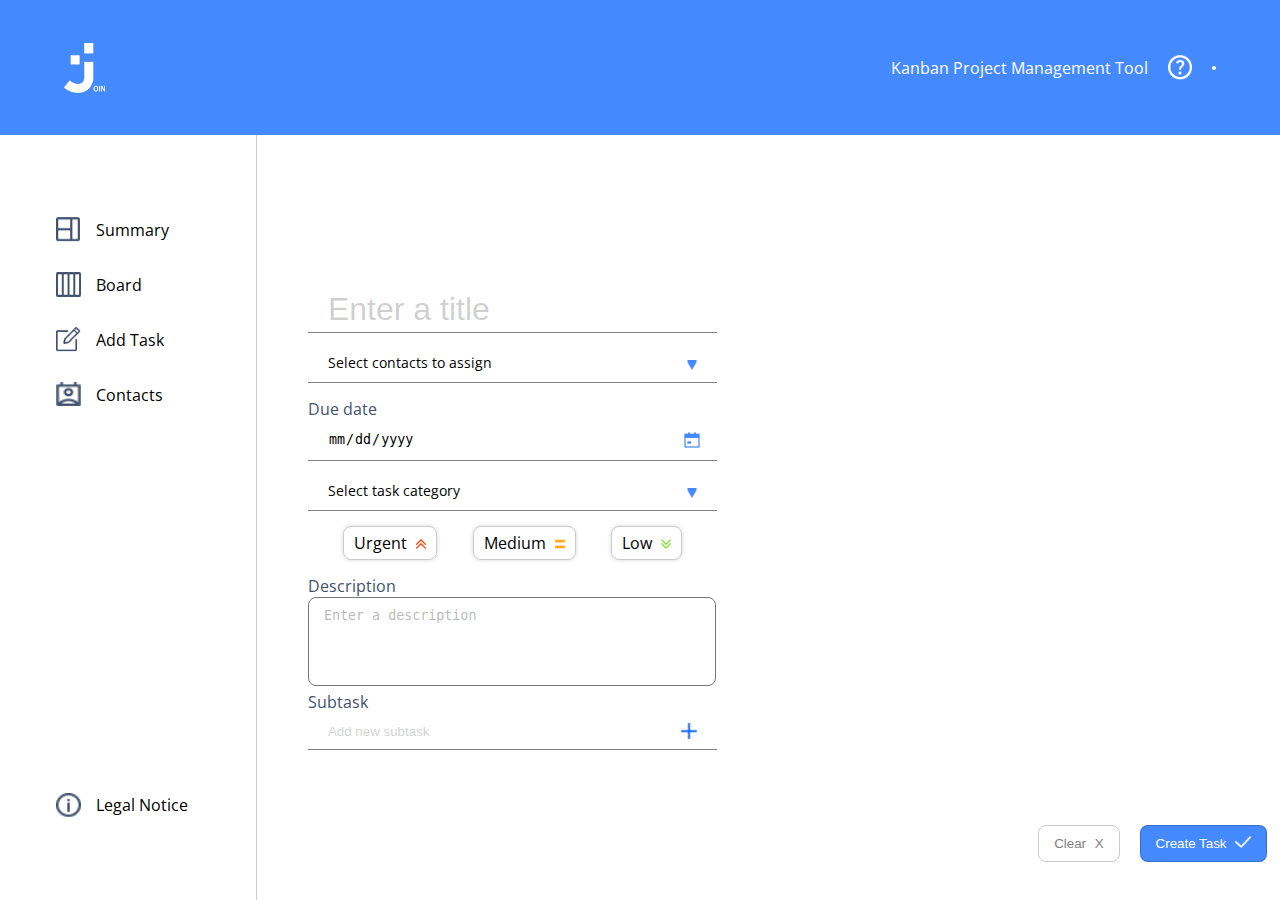
==== commit 3d057767: "fix board and addTask mobile version" ====
--- a/addTask.html
+++ b/addTask.html
@@ -25,9 +25,18 @@
         .priority-btn-container a {
             padding: 5px 5px !important;
         }
+        .task-form-left {
+            width: 60%;
+        }
+        .task-form-right {
+            display: 40%;
+        }
     }
 
         @media (max-width: 684px) {
+        .task-form-left {
+            width: 100%;
+        }
         .kanban-navbar {
             display: none !important;
           }
@@ -36,6 +45,9 @@
         }
         .priority-btn-container a {
             padding: 8px 10px;
+        }
+        #textarea {
+            width: 94%;
         }
     }    
         
--- a/kanban_assets/kanban_css/generalKanban.css
+++ b/kanban_assets/kanban_css/generalKanban.css
@@ -82,6 +82,10 @@
     background-color: #AF1616;
 }
 
+.light-green {
+    background-color: lightgreen;
+}
+
 .green {
     background-color: #02CF2F;
 }
@@ -116,6 +120,10 @@
 
 .yellow {
     background-color: #FFC701;
+}
+
+.disabled-blue {
+    background-color: rgb(50, 110, 235);
 }
 
 .light-blue {
--- a/kanban_assets/kanban_css/index.css
+++ b/kanban_assets/kanban_css/index.css
@@ -389,9 +389,9 @@
     .summary-count-black {
         font-size: 24px;
     }
-    .blue-text {
+    /* .blue-text {
         font-size: 12px;
-    }
+    } */
     .inner-task-card-upper {
         height: 65%;
         display: flex;
@@ -465,9 +465,9 @@
         width: 200px;
         margin-top: 5px;
     }
-    .blue-text {
+    /* .blue-text {
         font-size: 10px;
-    }
+    } */
     .kanban-btns {
         height: 15vh;
     }
--- a/kanban_assets/kanban_css/task.css
+++ b/kanban_assets/kanban_css/task.css
@@ -143,13 +143,14 @@
 }
 
 #textarea {
-    width: 90%;
+    width: 95%;
     height: 75px;
     margin: auto;
     border-radius: 8px;
     padding-left: 15px;
     padding-top: 10px;
-
+    resize: none;
+    outline: none;
 }
 
 .category-container {
@@ -249,15 +250,18 @@
 }
 
 .add-option {
+    border-bottom: 1px solid gray;
     position: relative;
     margin-top: 20px;
 }
 
 #add-contact-input {
+    border: none;
     padding-bottom: 10px;
 }
 
 #add-category-input {
+    border: none;
     padding-bottom: 10px;
 }
 
@@ -265,6 +269,9 @@
     outline: none;
 }
 
+.add-option-subtask{
+    border-bottom: 1px solid gray;
+}
 .add-option-input::placeholder {
     color: rgba(0, 0, 0, 0.2);
 }
@@ -278,6 +285,7 @@
 #add-subtask-input {
     margin-top: 10px;
     padding-bottom: 10px;
+    border: none;
 }
 
 .add-option-btn-container-subtask {
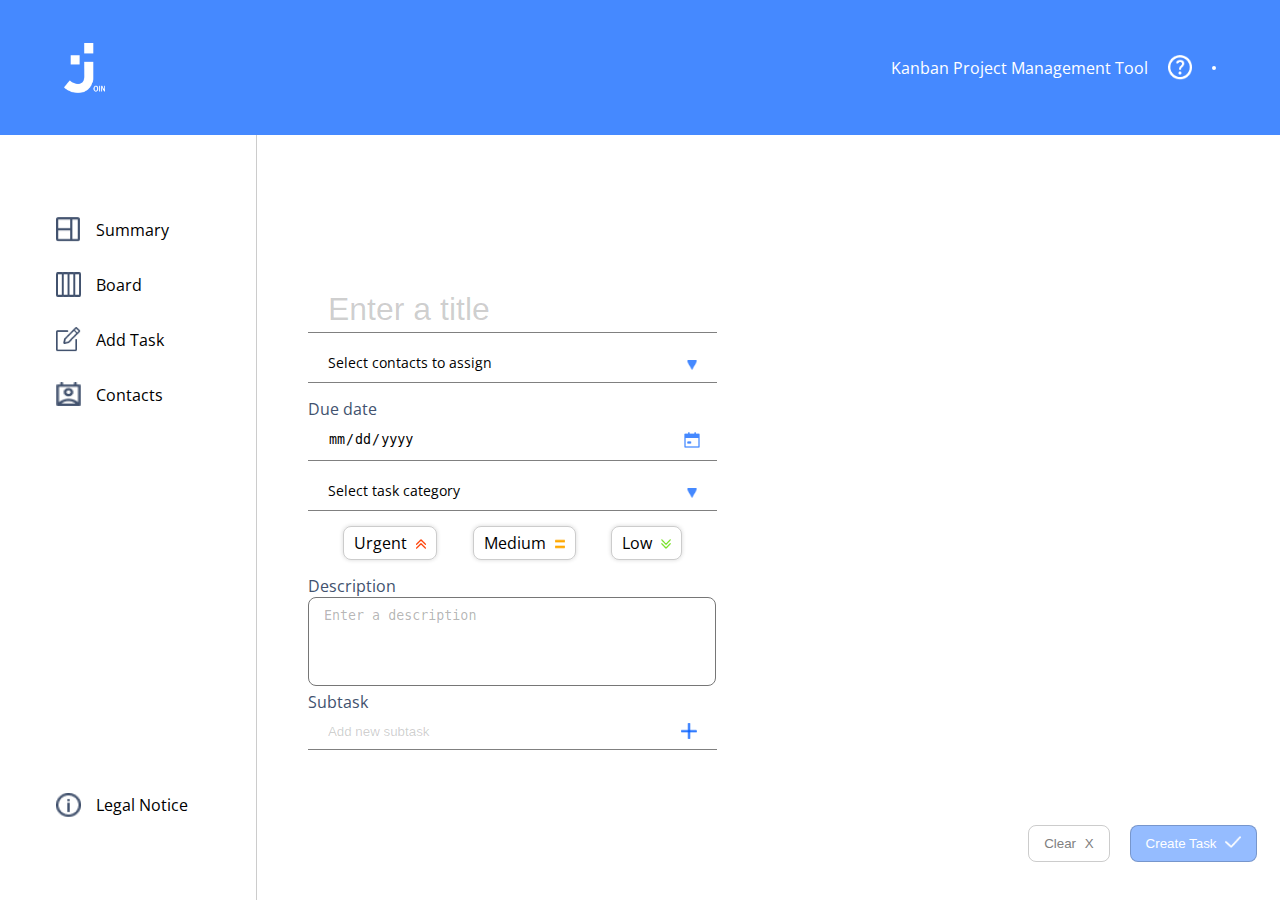
==== commit 8ab60e7b: "add disabling buttons" ====
--- a/addTask.html
+++ b/addTask.html
@@ -47,7 +47,7 @@
             padding: 8px 10px;
         }
         #textarea {
-            width: 94%;
+            width: 90%;
         }
     }    
         
@@ -88,7 +88,7 @@
 
     <nav class="mobile-create-task-navbar">
         <img class="mobile-logo-blue" src="kanban_img/login_icons/join_blue.png">
-        <button onclick="saveTask()" class="create-task-mobile-btn">Create <img class="white-clear" src="kanban_img/clear_icons/white_clear.png"></button>
+        <button onclick="saveTask()" class="create-btn create-btn-mobile">Create <img class="white-clear" src="kanban_img/clear_icons/white_clear.png"></button>
     </nav>
 
 
@@ -112,7 +112,7 @@
         <div class="main-field">
             <div class="add-task-container">
                 <div class="task-form-left">
-                    <form class="task-form">
+                    <form onkeyup="enableButton('create-btn')" class="task-form">
                         <input id="input-title" class="input-title" type="text" placeholder="Enter a title" required>
 
                         <div class="contacts-container">
@@ -199,7 +199,7 @@
                 <div class="task-form-right">
                     <div class="create-task-container">
                         <button onclick="clearForm()" style="margin-right: 10px;" class="delete-btn">Clear <span class="close-x">X</span></button>
-                        <button onclick="saveTask()" class="create-btn">Create Task <img class="white-clear" src="kanban_img/clear_icons/white_clear.png"></button>
+                        <button onclick="saveTask()" class="create-btn disabled-blue" disabled >Create Task <img class="white-clear" src="kanban_img/clear_icons/white_clear.png" ></button>
                     </div>
                 </div>
             </div>
--- a/kanban_assets/kanban_css/generalKanban.css
+++ b/kanban_assets/kanban_css/generalKanban.css
@@ -1,3 +1,7 @@
+body{
+    font-family: 'Open Sans';
+}
+
 .d-none {
     display: none;
 }
@@ -123,7 +127,7 @@
 }
 
 .disabled-blue {
-    background-color: rgb(50, 110, 235);
+    background-color: rgb(70, 10, 255);
 }
 
 .light-blue {
@@ -193,18 +197,19 @@
 
 .create-btn {
     cursor: pointer;
-    background-color: #4589FF;
+    background-color: #95bcff;
     color: white;
     padding: 10px 15px;
     border: 1px solid rgba(0, 0, 0, 0.2);
     border-radius: 8px;
     margin-left: 10px;
-}
-
-.create-btn:hover {
+    margin-right: 10px;
+}
+
+/* .create-btn:hover {
     background-color: blue;
     box-shadow: rgba(0, 0, 0, 0.19) 0px 10px 20px, rgba(0, 0, 0, 0.23) 0px 6px 6px;
-}
+} */
 
 .close-x {
     cursor: pointer;
@@ -325,8 +330,8 @@
     justify-content: center;
     align-items: center;
     width: 45px;
-    height: 38px;
-    letter-spacing: 2px;
+    height: 45px;
+    /*letter-spacing: 2px;*/
     color: white;
     border-radius: 50%;
 }
@@ -346,7 +351,7 @@
 .user-icon-edit-contact {
     color: white;
     padding: 20px 25px;
-    border-radius: 50%;
+    border-radius: 100%;
     margin-bottom: 20px;
 }
 
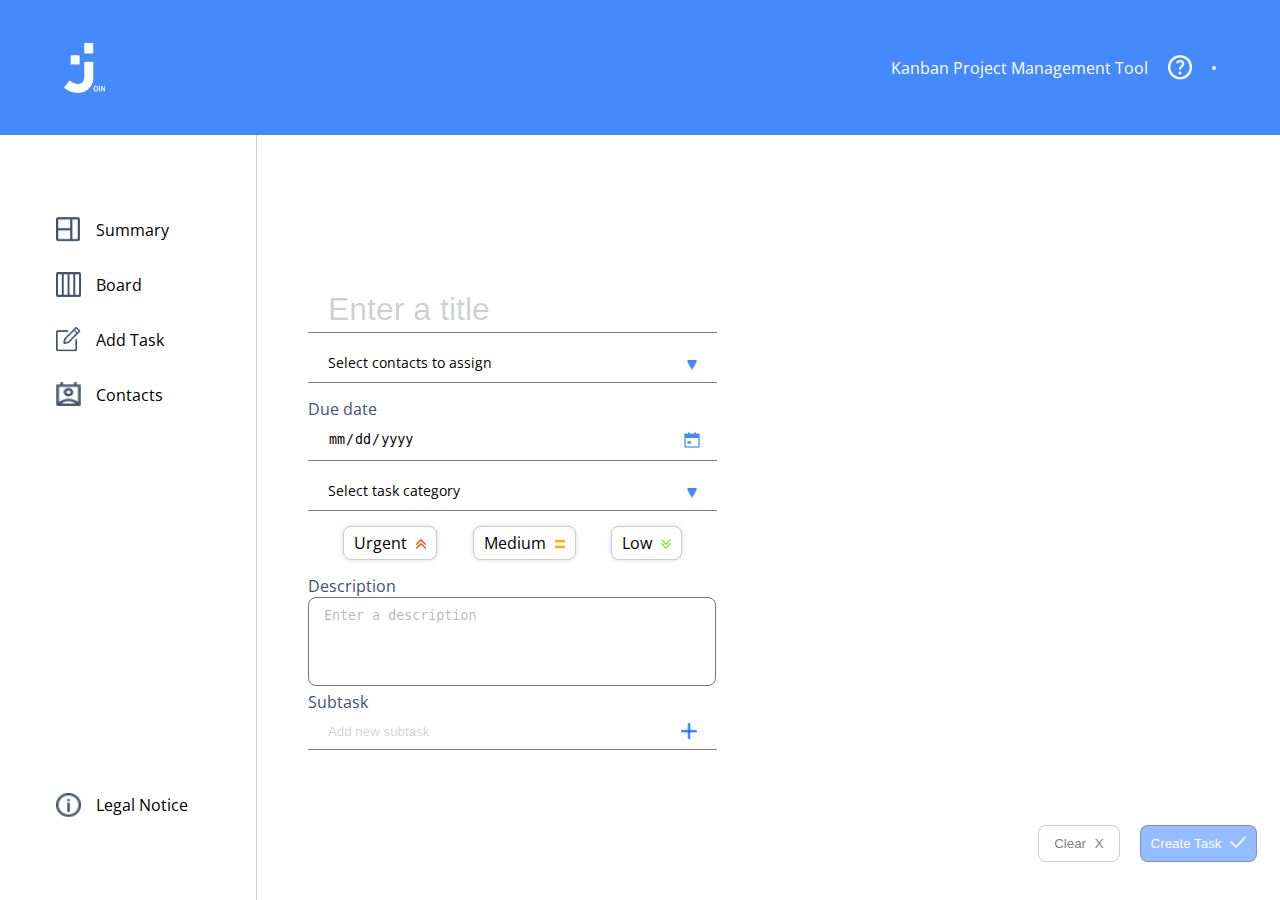
==== commit 367ff5a3: "fixing bugs" ====
--- a/addTask.html
+++ b/addTask.html
@@ -80,15 +80,13 @@
                 </div>
             </div>
         </div>
-
-        
     </nav>
 
     
 
     <nav class="mobile-create-task-navbar">
         <img class="mobile-logo-blue" src="kanban_img/login_icons/join_blue.png">
-        <button onclick="saveTask()" class="create-btn create-btn-mobile">Create <img class="white-clear" src="kanban_img/clear_icons/white_clear.png"></button>
+        <button onclick="saveTask()" class="create-btn-mobile">Create <img class="white-clear" src="kanban_img/clear_icons/white_clear.png"></button>
     </nav>
 
 
@@ -112,7 +110,7 @@
         <div class="main-field">
             <div class="add-task-container">
                 <div class="task-form-left">
-                    <form onkeyup="enableButton('create-btn')" class="task-form">
+                    <form onkeyup="enableButton('.create-btn')" class="task-form">
                         <input id="input-title" class="input-title" type="text" placeholder="Enter a title" required>
 
                         <div class="contacts-container">
--- a/kanban_assets/kanban_css/generalKanban.css
+++ b/kanban_assets/kanban_css/generalKanban.css
@@ -199,11 +199,22 @@
     cursor: pointer;
     background-color: #95bcff;
     color: white;
+    padding: 10px 10px;
+    border: 1px solid rgba(0, 0, 0, 0.2);
+    border-radius: 8px;
+    margin-left: 10px;
+    margin-right: 10px;
+}
+
+.create-btn-mobile {
+    cursor: pointer;
+    background-color: #95bcff;
+    color: white;
     padding: 10px 15px;
     border: 1px solid rgba(0, 0, 0, 0.2);
     border-radius: 8px;
     margin-left: 10px;
-    margin-right: 10px;
+    margin-right: 10px; 
 }
 
 /* .create-btn:hover {
@@ -349,10 +360,15 @@
 }
 
 .user-icon-edit-contact {
-    color: white;
-    padding: 20px 25px;
+    width: 70px;
+    height: 70px;
+    display: flex;
+    justify-content: center;
+    align-items: center;
+    color: white;
     border-radius: 100%;
     margin-bottom: 20px;
+    font-size: 30px;
 }
 
 .user-tasks {
